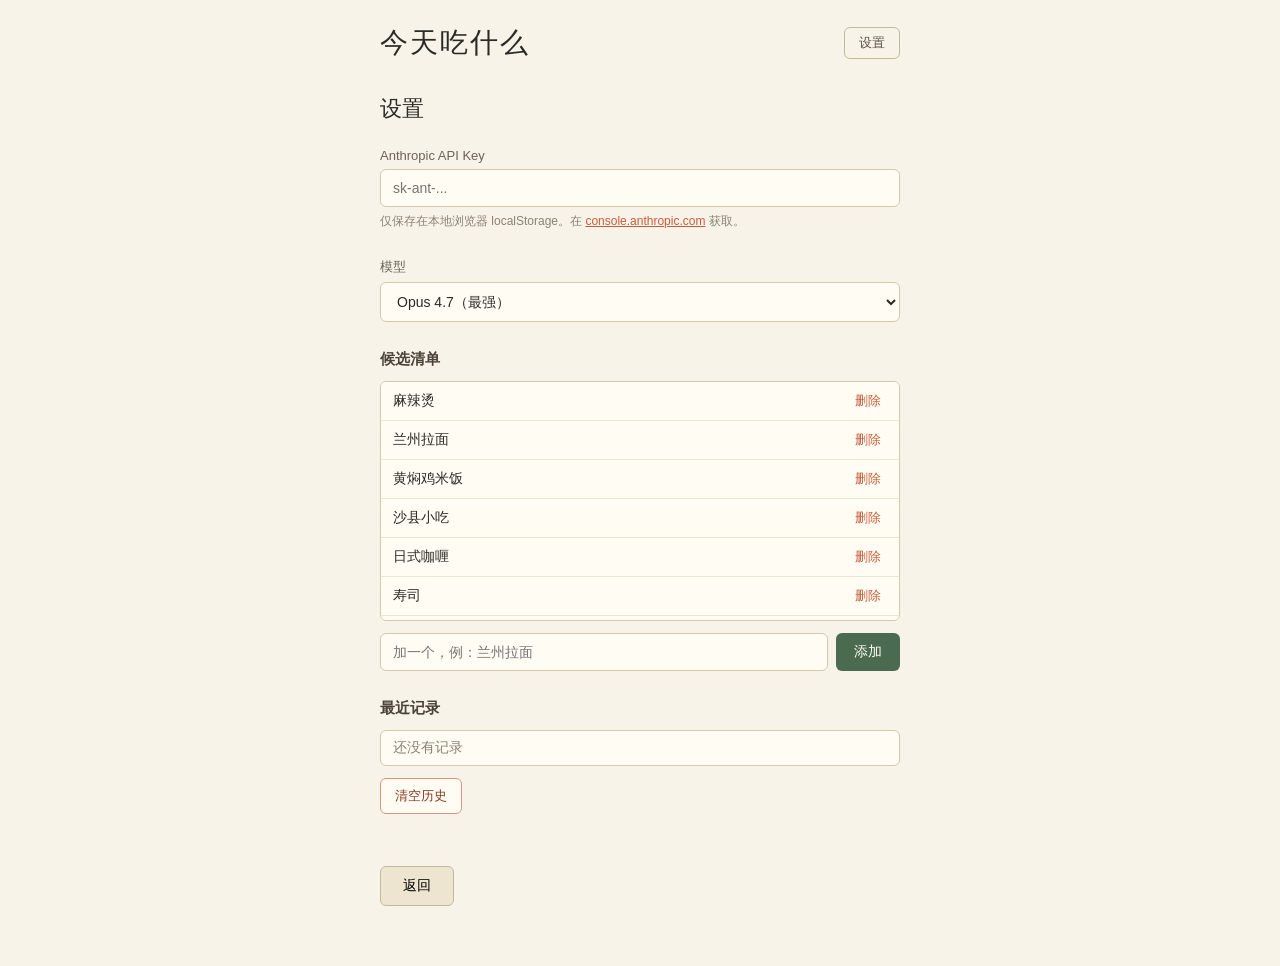
==== what-to-eat/index.html @ b0712585 "Add what-to-eat: local browser app that picks a meal via Claude API A standalone static page in what" ====
<!DOCTYPE html>
<html lang="zh-CN">
<head>
  <meta charset="UTF-8">
  <meta name="viewport" content="width=device-width, initial-scale=1.0">
  <title>今天吃什么</title>
  <link rel="stylesheet" href="style.css">
</head>
<body>
  <main id="app">
    <header class="topbar">
      <h1>今天吃什么</h1>
      <button id="settings-btn" class="icon-btn" title="设置">设置</button>
    </header>

    <section id="main-view" class="view">
      <div class="mood-block">
        <label for="mood-input">心情 / 想法（可选）</label>
        <textarea id="mood-input" rows="2" placeholder="例：累了想清淡的、有点饿、约会、刚跑完步想吃肉..."></textarea>
      </div>

      <button id="decide-btn" class="big-btn">帮我决定</button>

      <div id="result" class="result" hidden>
        <div class="result-pick" id="pick"></div>
        <div class="result-reason" id="reason"></div>
        <div class="feedback-row">
          <button class="fb-btn" data-fb="up">就这个</button>
          <button class="fb-btn" data-fb="meh">还行</button>
          <button class="fb-btn" data-fb="down">不要</button>
          <button id="reroll" class="reroll-btn">换一个</button>
        </div>
      </div>

      <div id="error" class="error" hidden></div>
    </section>

    <section id="settings-view" class="view" hidden>
      <h2>设置</h2>

      <div class="setting-block">
        <label for="api-key">Anthropic API Key</label>
        <input type="password" id="api-key" placeholder="sk-ant-...">
        <p class="hint">仅保存在本地浏览器 localStorage。在 <a href="https://console.anthropic.com" target="_blank" rel="noopener">console.anthropic.com</a> 获取。</p>
      </div>

      <div class="setting-block">
        <label for="model-select">模型</label>
        <select id="model-select">
          <option value="claude-opus-4-7">Opus 4.7（最强）</option>
          <option value="claude-sonnet-4-6">Sonnet 4.6（平衡）</option>
          <option value="claude-haiku-4-5">Haiku 4.5（便宜快）</option>
        </select>
      </div>

      <div class="setting-block">
        <h3>候选清单</h3>
        <ul id="candidates-list"></ul>
        <div class="add-row">
          <input id="new-candidate" type="text" placeholder="加一个，例：兰州拉面" maxlength="30">
          <button id="add-btn">添加</button>
        </div>
      </div>

      <div class="setting-block">
        <h3>最近记录</h3>
        <ul id="history-list"></ul>
        <button id="clear-history" class="danger-btn">清空历史</button>
      </div>

      <button id="back-btn" class="back-btn">返回</button>
    </section>
  </main>

  <script src="app.js"></script>
</body>
</html>
---- what-to-eat/style.css ----
* { box-sizing: border-box; }

body {
  margin: 0;
  font-family: -apple-system, BlinkMacSystemFont, "Segoe UI", "PingFang SC", "Hiragino Sans GB", "Microsoft YaHei", sans-serif;
  background: #f7f3e9;
  color: #2c2a26;
  min-height: 100vh;
}

#app {
  max-width: 560px;
  margin: 0 auto;
  padding: 24px 20px 60px;
}

.topbar {
  display: flex;
  justify-content: space-between;
  align-items: center;
  margin-bottom: 32px;
}

h1 {
  margin: 0;
  font-family: Georgia, "Songti SC", serif;
  font-weight: normal;
  font-size: 28px;
  letter-spacing: 2px;
}

.icon-btn {
  background: none;
  border: 1px solid #c4b89a;
  border-radius: 6px;
  padding: 6px 14px;
  cursor: pointer;
  font-size: 13px;
  color: #5a5246;
  font-family: inherit;
}

.icon-btn:hover { background: #ede5d0; }

.mood-block { margin-bottom: 20px; }

label {
  display: block;
  font-size: 13px;
  color: #6b6357;
  margin-bottom: 6px;
}

textarea,
input[type=text],
input[type=password],
select {
  width: 100%;
  padding: 10px 12px;
  border: 1px solid #d4c9ac;
  border-radius: 6px;
  font-size: 14px;
  font-family: inherit;
  background: #fffcf3;
  color: #2c2a26;
}

textarea:focus,
input:focus,
select:focus {
  outline: none;
  border-color: #c75d3a;
}

textarea { resize: vertical; }

.big-btn {
  width: 100%;
  padding: 18px;
  font-size: 18px;
  font-family: inherit;
  background: #c75d3a;
  color: #fffcf3;
  border: none;
  border-radius: 8px;
  cursor: pointer;
  letter-spacing: 4px;
}

.big-btn:hover { background: #a84a2d; }
.big-btn:disabled { background: #b8a89c; cursor: wait; }

.result {
  margin-top: 32px;
  padding: 28px 20px;
  background: #fffcf3;
  border: 1px solid #d4c9ac;
  border-radius: 8px;
  text-align: center;
}

.result-pick {
  font-size: 32px;
  font-family: Georgia, "Songti SC", serif;
  margin-bottom: 14px;
  color: #2c2a26;
}

.result-reason {
  font-size: 14px;
  color: #6b6357;
  margin-bottom: 24px;
  line-height: 1.7;
  font-style: italic;
}

.feedback-row {
  display: flex;
  gap: 8px;
  flex-wrap: wrap;
  justify-content: center;
}

.fb-btn, .reroll-btn {
  flex: 1;
  min-width: 70px;
  padding: 10px 12px;
  font-size: 13px;
  background: #ede5d0;
  border: 1px solid #c4b89a;
  border-radius: 6px;
  cursor: pointer;
  font-family: inherit;
  color: #2c2a26;
}

.fb-btn:hover, .reroll-btn:hover { background: #ddd2b5; }

.fb-btn.active {
  background: #c75d3a;
  color: #fffcf3;
  border-color: #c75d3a;
}

.reroll-btn {
  background: #fffcf3;
  border-style: dashed;
}

.error {
  margin-top: 16px;
  padding: 12px 14px;
  background: #f9e3dc;
  border: 1px solid #d99580;
  border-radius: 6px;
  color: #8a3922;
  font-size: 13px;
  line-height: 1.5;
}

.setting-block { margin-bottom: 28px; }

h2 {
  font-family: Georgia, "Songti SC", serif;
  font-weight: normal;
  margin: 0 0 24px;
  font-size: 22px;
}

h3 {
  font-size: 15px;
  margin: 0 0 12px;
  color: #4a4338;
  font-weight: 600;
}

.hint {
  margin: 6px 0 0;
  font-size: 12px;
  color: #8a8275;
}

.hint a { color: #c75d3a; }

#candidates-list, #history-list {
  list-style: none;
  padding: 0;
  margin: 0 0 12px;
  border: 1px solid #d4c9ac;
  border-radius: 6px;
  background: #fffcf3;
  max-height: 240px;
  overflow-y: auto;
}

#candidates-list li, #history-list li {
  display: flex;
  justify-content: space-between;
  align-items: center;
  padding: 8px 12px;
  border-bottom: 1px solid #ede5d0;
  font-size: 14px;
}

#candidates-list li:last-child, #history-list li:last-child {
  border-bottom: none;
}

.remove-btn {
  background: none;
  border: none;
  color: #c75d3a;
  cursor: pointer;
  font-size: 13px;
  padding: 2px 6px;
  font-family: inherit;
}

.remove-btn:hover { text-decoration: underline; }

.add-row {
  display: flex;
  gap: 8px;
}

.add-row input { flex: 1; }

#add-btn {
  padding: 0 18px;
  background: #4a6b4f;
  color: #fffcf3;
  border: none;
  border-radius: 6px;
  cursor: pointer;
  font-family: inherit;
  font-size: 14px;
}

#add-btn:hover { background: #3a5640; }

.danger-btn {
  padding: 8px 14px;
  background: #fffcf3;
  border: 1px solid #d99580;
  color: #8a3922;
  border-radius: 6px;
  cursor: pointer;
  font-size: 13px;
  font-family: inherit;
}

.back-btn {
  margin-top: 24px;
  padding: 10px 22px;
  background: #ede5d0;
  border: 1px solid #c4b89a;
  border-radius: 6px;
  cursor: pointer;
  font-family: inherit;
  font-size: 14px;
}

.history-meta {
  color: #8a8275;
  font-size: 12px;
  margin-left: 6px;
}

.fb-label {
  display: inline-block;
  margin-left: 8px;
  font-size: 11px;
  padding: 1px 6px;
  border-radius: 3px;
  background: #ede5d0;
  color: #5a5246;
}

.fb-label.up { background: #d5e3d0; color: #3a5640; }
.fb-label.down { background: #f3d5cc; color: #8a3922; }
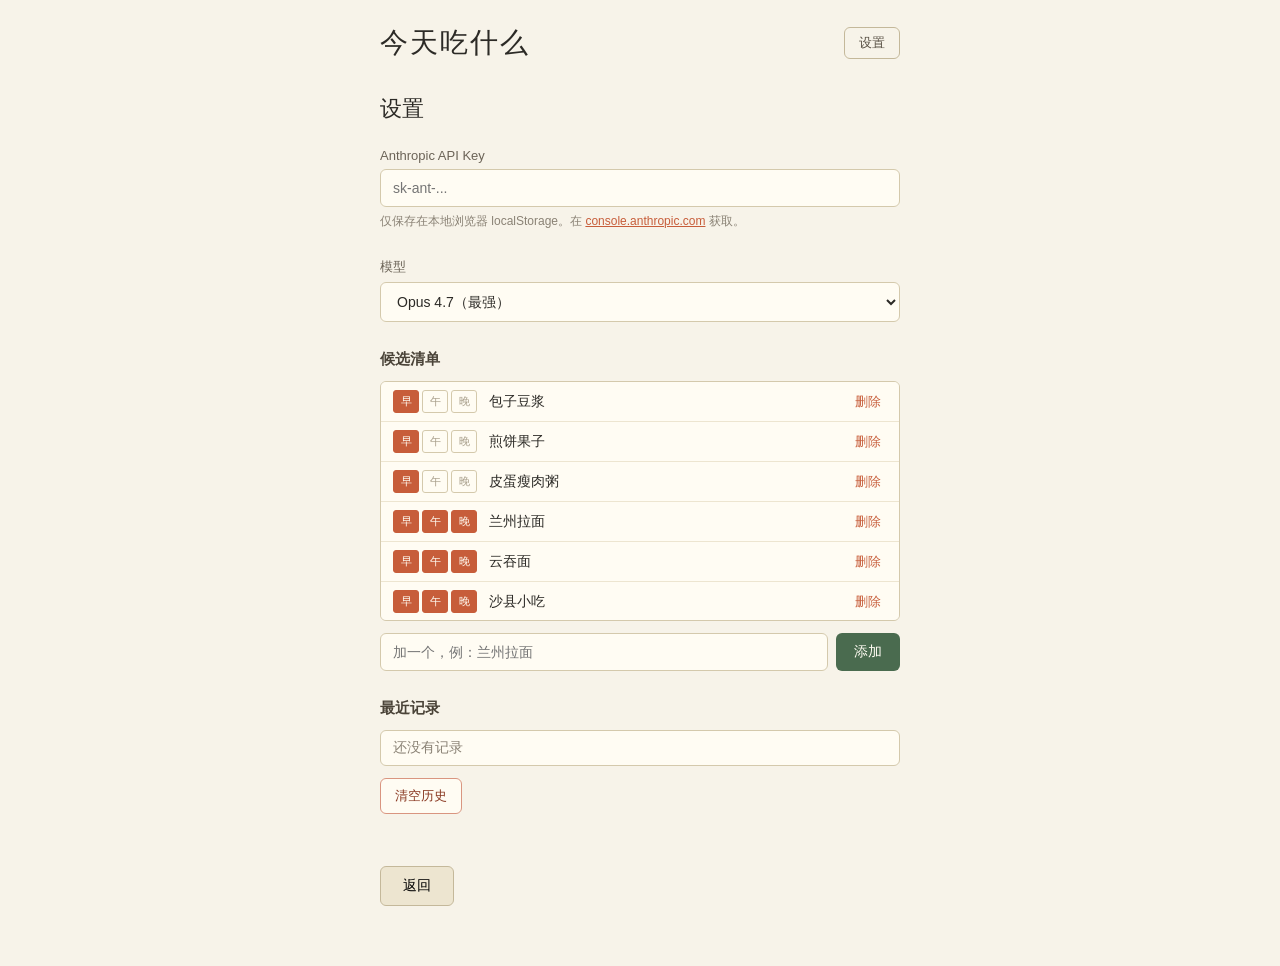
==== commit 3325d54c: "Separate breakfast/lunch/dinner decision pools Each candidate now carries a meals array (breakfast/l" ====
--- a/what-to-eat/index.html
+++ b/what-to-eat/index.html
@@ -14,6 +14,12 @@
     </header>
 
     <section id="main-view" class="view">
+      <div class="meal-selector" role="tablist" aria-label="餐别">
+        <button class="meal-tab" data-meal="breakfast" role="tab">早餐</button>
+        <button class="meal-tab" data-meal="lunch" role="tab">午餐</button>
+        <button class="meal-tab" data-meal="dinner" role="tab">晚餐</button>
+      </div>
+
       <div class="mood-block">
         <label for="mood-input">心情 / 想法（可选）</label>
         <textarea id="mood-input" rows="2" placeholder="例：累了想清淡的、有点饿、约会、刚跑完步想吃肉..."></textarea>
--- a/what-to-eat/style.css
+++ b/what-to-eat/style.css
@@ -41,6 +41,36 @@
 }
 
 .icon-btn:hover { background: #ede5d0; }
+
+.meal-selector {
+  display: flex;
+  gap: 4px;
+  margin-bottom: 20px;
+  background: #ede5d0;
+  padding: 4px;
+  border-radius: 8px;
+}
+
+.meal-tab {
+  flex: 1;
+  padding: 10px 8px;
+  background: transparent;
+  border: none;
+  border-radius: 6px;
+  cursor: pointer;
+  font-family: inherit;
+  font-size: 14px;
+  color: #6b6357;
+  transition: background 0.15s;
+}
+
+.meal-tab:hover { color: #2c2a26; }
+
+.meal-tab.active {
+  background: #fffcf3;
+  color: #2c2a26;
+  box-shadow: 0 1px 3px rgba(0,0,0,0.08);
+}
 
 .mood-block { margin-bottom: 20px; }
 
@@ -200,6 +230,37 @@
   padding: 8px 12px;
   border-bottom: 1px solid #ede5d0;
   font-size: 14px;
+}
+
+.candidate-item .candidate-name {
+  flex: 1;
+  margin: 0 12px;
+}
+
+.meal-toggles {
+  display: flex;
+  gap: 3px;
+}
+
+.meal-pill {
+  width: 26px;
+  padding: 3px 0;
+  font-size: 11px;
+  border: 1px solid #d4c9ac;
+  border-radius: 3px;
+  background: transparent;
+  color: #a89e8a;
+  cursor: pointer;
+  font-family: inherit;
+  text-align: center;
+}
+
+.meal-pill:hover { border-color: #c4b89a; }
+
+.meal-pill.active {
+  background: #c75d3a;
+  color: #fffcf3;
+  border-color: #c75d3a;
 }
 
 #candidates-list li:last-child, #history-list li:last-child {
